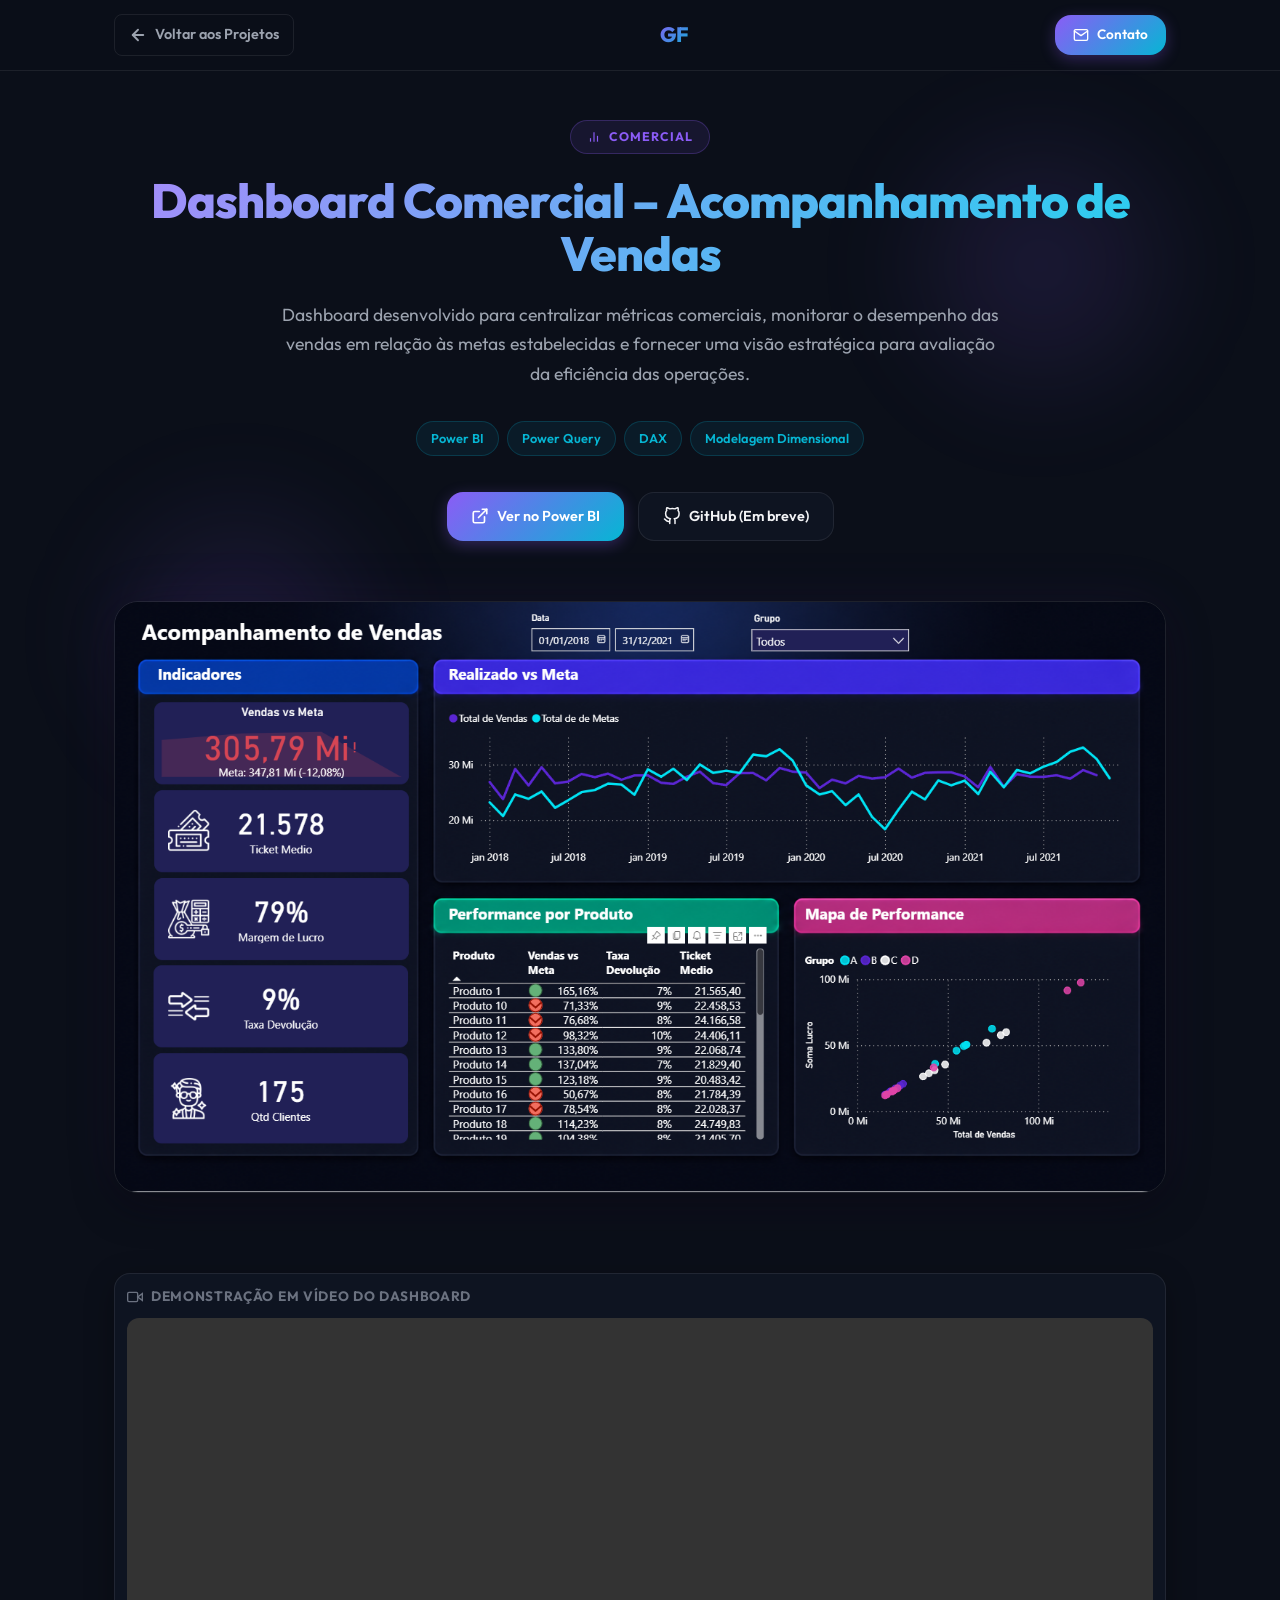
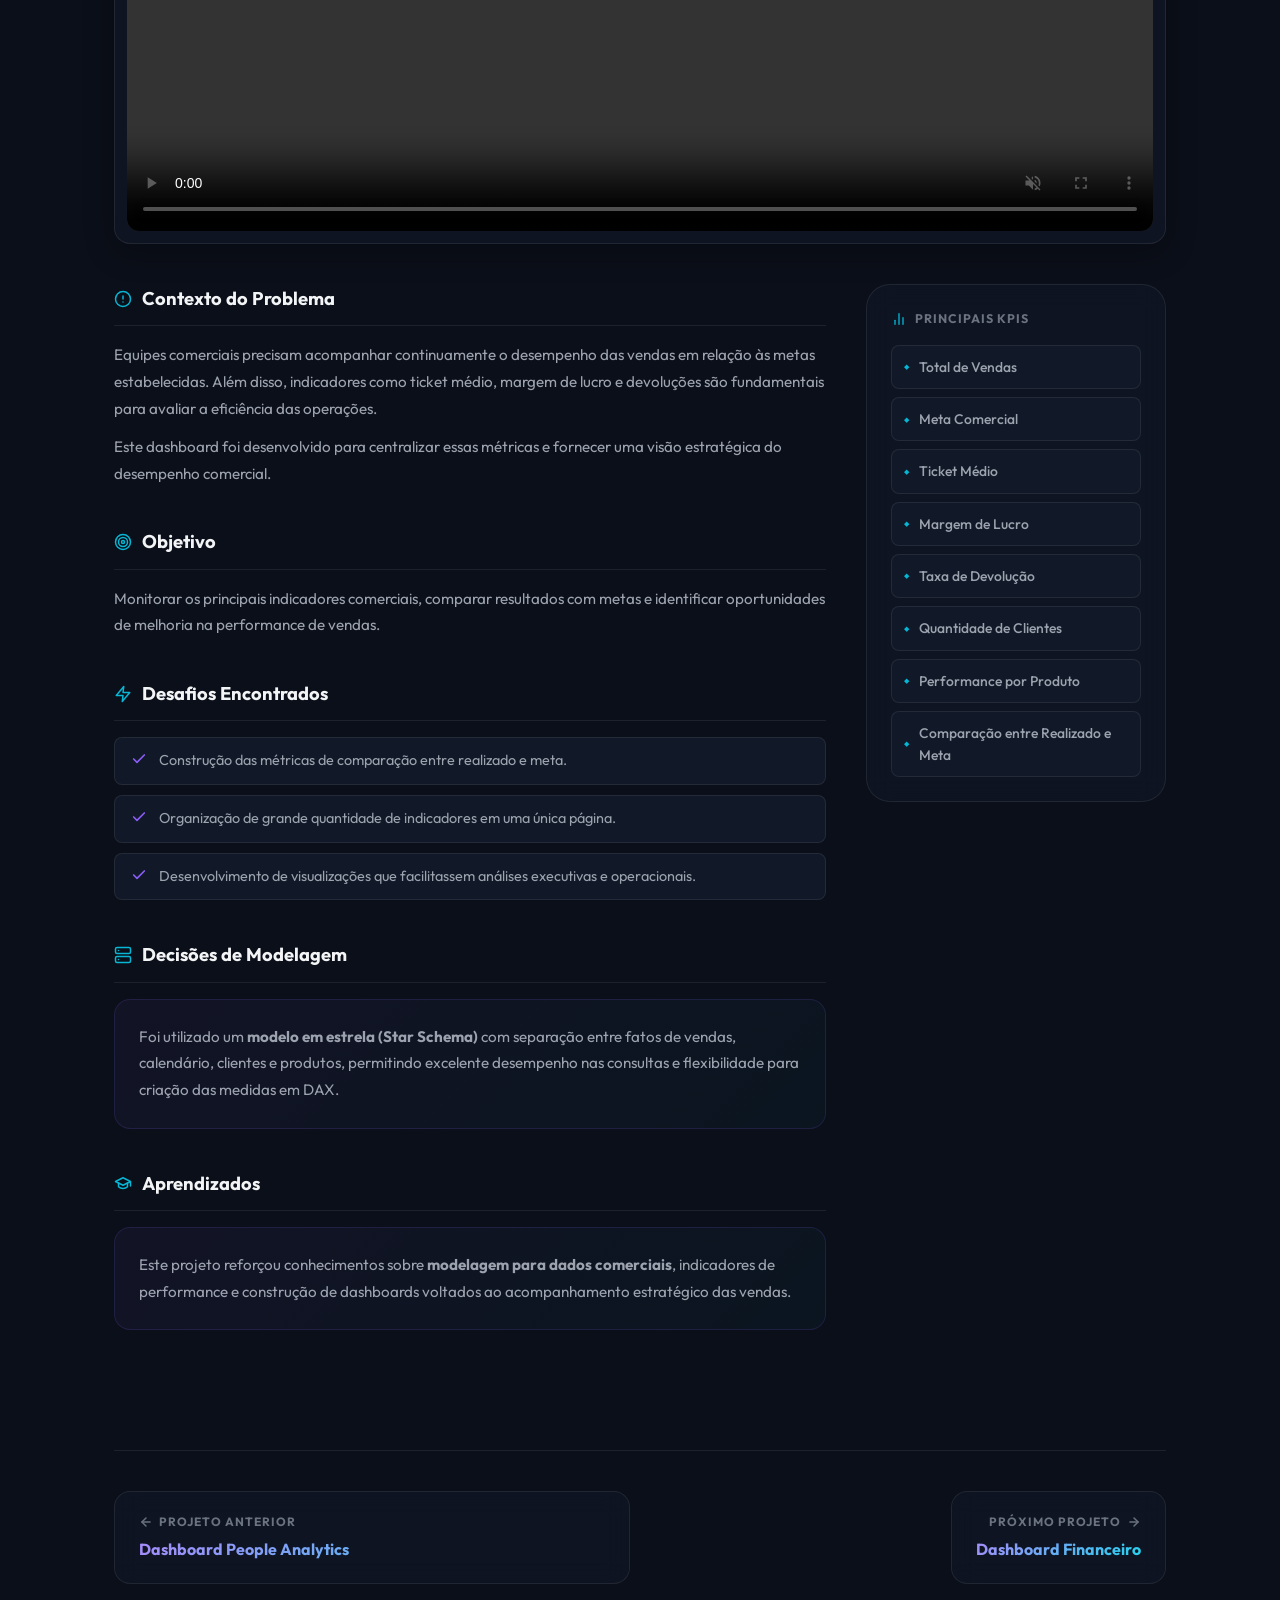
==== projetos/dashboard-comercial.html @ 9f47e4c5 "att_1808" ====
<!DOCTYPE html>
<html lang="pt-BR">
<head>
    <meta charset="UTF-8">
    <meta name="viewport" content="width=device-width, initial-scale=1.0">
    <title>Dashboard Comercial – Acompanhamento de Vendas | Estudo de Caso — Gustavo Franco</title>
    <meta name="description" content="Estudo de caso completo do Dashboard Comercial de Acompanhamento de Vendas desenvolvido por Gustavo Franco: contexto, KPIs, modelagem dimensional em modelo estrela e aprendizados.">
    <meta property="og:title" content="Dashboard Comercial – Acompanhamento de Vendas | Estudo de Caso — Gustavo Franco">
    <meta property="og:description" content="Dashboard executivo para acompanhamento de vendas, comparação com metas, ticket médio, margem e devoluções com modelagem dimensional em Power BI.">
    <meta property="og:image" content="../projetos/Dashboard de Vendas/Dashboard Vendas.png">
    <link rel="stylesheet" href="projeto-style.css">
</head>
<body>

    <div class="glow-blob blob-1" aria-hidden="true"></div>
    <div class="glow-blob blob-2" aria-hidden="true"></div>

    <!-- Navbar -->
    <nav class="project-navbar" role="navigation" aria-label="Navegação do projeto">
        <div class="container project-nav-inner">
            <a href="../index.html#projects" class="project-nav-back" aria-label="Voltar para a lista de projetos">
                <svg viewBox="0 0 24 24" fill="none" stroke="currentColor" stroke-width="2.5" stroke-linecap="round" stroke-linejoin="round" aria-hidden="true"><line x1="19" y1="12" x2="5" y2="12"></line><polyline points="12 19 5 12 12 5"></polyline></svg>
                Voltar aos Projetos
            </a>
            <span class="project-nav-logo">GF</span>
            <a href="../index.html#contact" class="project-nav-cta">
                <svg viewBox="0 0 24 24" fill="none" stroke="currentColor" stroke-width="2" stroke-linecap="round" stroke-linejoin="round" aria-hidden="true"><path d="M4 4h16c1.1 0 2 .9 2 2v12c0 1.1-.9 2-2 2H4c-1.1 0-2-.9-2-2V6c0-1.1.9-2 2-2z"></path><polyline points="22,6 12,13 2,6"></polyline></svg>
                Contato
            </a>
        </div>
    </nav>

    <!-- Hero do Projeto -->
    <section class="project-hero" aria-labelledby="case-title">
        <div class="container">
            <div class="project-hero-area-badge">
                <svg width="14" height="14" viewBox="0 0 24 24" fill="none" stroke="currentColor" stroke-width="2" aria-hidden="true"><line x1="18" y1="20" x2="18" y2="10"></line><line x1="12" y1="20" x2="12" y2="4"></line><line x1="6" y1="20" x2="6" y2="14"></line></svg>
                Comercial
            </div>
            <h1 class="project-hero-title" id="case-title">Dashboard Comercial – Acompanhamento de Vendas</h1>
            <p class="project-hero-summary">
                Dashboard desenvolvido para centralizar métricas comerciais, monitorar o desempenho das vendas em relação às metas estabelecidas e fornecer uma visão estratégica para avaliação da eficiência das operações.
            </p>
            <div class="project-hero-stack" role="list" aria-label="Tecnologias utilizadas">
                <span class="stack-tag" role="listitem">Power BI</span>
                <span class="stack-tag" role="listitem">Power Query</span>
                <span class="stack-tag" role="listitem">DAX</span>
                <span class="stack-tag" role="listitem">Modelagem Dimensional</span>
            </div>
            <div class="project-hero-actions">
                <a href="https://lnkd.in/dhcPScri" target="_blank" rel="noopener noreferrer" class="btn-pbi" aria-label="Acessar Dashboard interativo no Power BI">
                    <svg width="18" height="18" viewBox="0 0 24 24" fill="none" stroke="currentColor" stroke-width="2.2" stroke-linecap="round" stroke-linejoin="round" aria-hidden="true"><path d="M18 13v6a2 2 0 0 1-2 2H5a2 2 0 0 1-2-2V8a2 2 0 0 1 2-2h6"></path><polyline points="15 3 21 3 21 9"></polyline><line x1="10" y1="14" x2="21" y2="3"></line></svg>
                    Ver no Power BI
                </a>
                <a href="https://github.com/Guxtav0" target="_blank" rel="noopener noreferrer" class="btn-gh" aria-label="Ver código no GitHub">
                    <svg viewBox="0 0 24 24" fill="none" stroke="currentColor" stroke-width="2" stroke-linecap="round" stroke-linejoin="round" aria-hidden="true"><path d="M9 19c-5 1.5-5-2.5-7-3m14 6v-3.87a3.37 3.37 0 0 0-.94-2.61c3.14-.35 6.44-1.54 6.44-7A5.44 5.44 0 0 0 20 4.77 5.07 5.07 0 0 0 19.91 1S18.73.65 16 2.48a13.38 13.38 0 0 0-7 0C6.27.65 5.09 1 5.09 1A5.07 5.07 0 0 0 5 4.77a5.44 5.44 0 0 0-1.5 3.78c0 5.42 3.3 6.61 6.44 7A3.37 3.37 0 0 0 9 18.13V22"></path></svg>
                    GitHub (Em breve)
                </a>
            </div>
        </div>
    </section>

    <!-- Imagem Principal / Galeria de Páginas -->
    <div class="container">
        <div class="project-main-image">
            <img src="Dashboard de Vendas/Dashboard Vendas.png" 
                 alt="Visão executiva do Dashboard Comercial de Acompanhamento de Vendas com KPIs e análise Realizado vs Meta" 
                 loading="lazy">
        </div>

        <div style="margin-top: 32px; border-radius: 16px; overflow: hidden; border: 1px solid var(--border-color); background: var(--bg-card); padding: 12px; box-shadow: var(--shadow-md);">
            <div style="font-size: 0.85rem; font-weight: 700; color: var(--text-muted); text-transform: uppercase; letter-spacing: 0.05em; margin-bottom: 10px; display: flex; align-items: center; gap: 8px;">
                <svg width="16" height="16" viewBox="0 0 24 24" fill="none" stroke="currentColor" stroke-width="2"><polygon points="23 7 16 12 23 17 23 7"></polygon><rect x="1" y="5" width="15" height="14" rx="2" ry="2"></rect></svg>
                Demonstração em Vídeo do Dashboard
            </div>
            <video controls autoplay loop muted style="width: 100%; max-height: 540px; border-radius: 12px; display: block; object-fit: cover;">
                <source src="Dashboard de Vendas/Dashboard Acompanhamento de Vendas.mp4" type="video/mp4">
                Seu navegador não suporta a exibição de vídeos em MP4.
            </video>
        </div>
    </div>

    <!-- Conteúdo do Estudo de Caso -->
    <main class="container" style="margin-top: 40px;">
        <div class="case-study-layout">

            <!-- Conteúdo Principal -->
            <div class="case-content">

                <!-- Contexto -->
                <div class="case-block">
                    <h2 class="case-block-title">
                        <svg width="18" height="18" viewBox="0 0 24 24" fill="none" stroke="currentColor" stroke-width="2" stroke-linecap="round" stroke-linejoin="round" aria-hidden="true"><circle cx="12" cy="12" r="10"></circle><line x1="12" y1="8" x2="12" y2="12"></line><line x1="12" y1="16" x2="12.01" y2="16"></line></svg>
                        Contexto do Problema
                    </h2>
                    <p>
                        Equipes comerciais precisam acompanhar continuamente o desempenho das vendas em relação às metas estabelecidas. Além disso, indicadores como ticket médio, margem de lucro e devoluções são fundamentais para avaliar a eficiência das operações.
                    </p>
                    <p style="margin-top: 12px;">
                        Este dashboard foi desenvolvido para centralizar essas métricas e fornecer uma visão estratégica do desempenho comercial.
                    </p>
                </div>

                <!-- Objetivo -->
                <div class="case-block">
                    <h2 class="case-block-title">
                        <svg width="18" height="18" viewBox="0 0 24 24" fill="none" stroke="currentColor" stroke-width="2" stroke-linecap="round" stroke-linejoin="round" aria-hidden="true"><circle cx="12" cy="12" r="10"></circle><circle cx="12" cy="12" r="6"></circle><circle cx="12" cy="12" r="2"></circle></svg>
                        Objetivo
                    </h2>
                    <p>
                        Monitorar os principais indicadores comerciais, comparar resultados com metas e identificar oportunidades de melhoria na performance de vendas.
                    </p>
                </div>

                <!-- Desafios -->
                <div class="case-block">
                    <h2 class="case-block-title">
                        <svg width="18" height="18" viewBox="0 0 24 24" fill="none" stroke="currentColor" stroke-width="2" stroke-linecap="round" stroke-linejoin="round" aria-hidden="true"><polygon points="13 2 3 14 12 14 11 22 21 10 12 10 13 2"></polygon></svg>
                        Desafios Encontrados
                    </h2>
                    <ul class="case-list" role="list">
                        <li class="case-list-item" role="listitem">
                            <svg width="16" height="16" viewBox="0 0 24 24" fill="none" stroke="currentColor" stroke-width="2.5" stroke-linecap="round" stroke-linejoin="round" aria-hidden="true"><polyline points="20 6 9 17 4 12"></polyline></svg>
                            Construção das métricas de comparação entre realizado e meta.
                        </li>
                        <li class="case-list-item" role="listitem">
                            <svg width="16" height="16" viewBox="0 0 24 24" fill="none" stroke="currentColor" stroke-width="2.5" stroke-linecap="round" stroke-linejoin="round" aria-hidden="true"><polyline points="20 6 9 17 4 12"></polyline></svg>
                            Organização de grande quantidade de indicadores em uma única página.
                        </li>
                        <li class="case-list-item" role="listitem">
                            <svg width="16" height="16" viewBox="0 0 24 24" fill="none" stroke="currentColor" stroke-width="2.5" stroke-linecap="round" stroke-linejoin="round" aria-hidden="true"><polyline points="20 6 9 17 4 12"></polyline></svg>
                            Desenvolvimento de visualizações que facilitassem análises executivas e operacionais.
                        </li>
                    </ul>
                </div>

                <!-- Decisões de Modelagem -->
                <div class="case-block">
                    <h2 class="case-block-title">
                        <svg width="18" height="18" viewBox="0 0 24 24" fill="none" stroke="currentColor" stroke-width="2" stroke-linecap="round" stroke-linejoin="round" aria-hidden="true"><rect x="2" y="2" width="20" height="8" rx="2" ry="2"></rect><rect x="2" y="14" width="20" height="8" rx="2" ry="2"></rect><line x1="6" y1="6" x2="6.01" y2="6"></line><line x1="6" y1="18" x2="6.01" y2="18"></line></svg>
                        Decisões de Modelagem
                    </h2>
                    <div class="case-learning-card">
                        <p>
                            Foi utilizado um <strong>modelo em estrela (Star Schema)</strong> com separação entre fatos de vendas, calendário, clientes e produtos, permitindo excelente desempenho nas consultas e flexibilidade para criação das medidas em DAX.
                        </p>
                    </div>
                </div>

                <!-- Aprendizados -->
                <div class="case-block">
                    <h2 class="case-block-title">
                        <svg width="18" height="18" viewBox="0 0 24 24" fill="none" stroke="currentColor" stroke-width="2" stroke-linecap="round" stroke-linejoin="round" aria-hidden="true"><path d="M22 10v6M2 10l10-5 10 5-10 5z"></path><path d="M6 12v5c3 3 9 3 12 0v-5"></path></svg>
                        Aprendizados
                    </h2>
                    <div class="case-learning-card">
                        <p>
                            Este projeto reforçou conhecimentos sobre <strong>modelagem para dados comerciais</strong>, indicadores de performance e construção de dashboards voltados ao acompanhamento estratégico das vendas.
                        </p>
                    </div>
                </div>

            </div>

            <!-- Sidebar de KPIs -->
            <aside class="case-sidebar" aria-label="Principais KPIs do projeto">
                <div class="case-kpi-card">
                    <div class="case-kpi-card-title">
                        <svg width="16" height="16" viewBox="0 0 24 24" fill="none" stroke="currentColor" stroke-width="2" stroke-linecap="round" stroke-linejoin="round" aria-hidden="true"><line x1="18" y1="20" x2="18" y2="10"></line><line x1="12" y1="20" x2="12" y2="4"></line><line x1="6" y1="20" x2="6" y2="14"></line></svg>
                        Principais KPIs
                    </div>
                    <ul class="kpi-list" role="list">
                        <li class="kpi-item" role="listitem">Total de Vendas</li>
                        <li class="kpi-item" role="listitem">Meta Comercial</li>
                        <li class="kpi-item" role="listitem">Ticket Médio</li>
                        <li class="kpi-item" role="listitem">Margem de Lucro</li>
                        <li class="kpi-item" role="listitem">Taxa de Devolução</li>
                        <li class="kpi-item" role="listitem">Quantidade de Clientes</li>
                        <li class="kpi-item" role="listitem">Performance por Produto</li>
                        <li class="kpi-item" role="listitem">Comparação entre Realizado e Meta</li>
                    </ul>
                </div>
            </aside>

        </div>

        <!-- Navegação entre Projetos -->
        <nav class="project-navigation" aria-label="Navegação entre projetos">
            <a href="dashboard-rh.html" class="proj-nav-link" aria-label="Projeto anterior: Dashboard People Analytics">
                <span class="proj-nav-label">
                    <svg viewBox="0 0 24 24" fill="none" stroke="currentColor" stroke-width="2.5" stroke-linecap="round" stroke-linejoin="round" aria-hidden="true"><line x1="19" y1="12" x2="5" y2="12"></line><polyline points="12 19 5 12 12 5"></polyline></svg>
                    Projeto Anterior
                </span>
                <span class="proj-nav-title">Dashboard People Analytics</span>
            </a>
            <a href="dashboard-financeiro.html" class="proj-nav-link proj-nav-link--next" aria-label="Próximo projeto: Dashboard Financeiro">
                <span class="proj-nav-label">
                    Próximo Projeto
                    <svg viewBox="0 0 24 24" fill="none" stroke="currentColor" stroke-width="2.5" stroke-linecap="round" stroke-linejoin="round" aria-hidden="true"><line x1="5" y1="12" x2="19" y2="12"></line><polyline points="12 5 19 12 12 19"></polyline></svg>
                </span>
                <span class="proj-nav-title">Dashboard Financeiro</span>
            </a>
        </nav>

    </main>

</body>
</html>
---- projetos/projeto-style.css ----
/* projeto-style.css — CSS compartilhado para páginas de Estudo de Caso */
@import url('https://fonts.googleapis.com/css2?family=Outfit:wght@300;400;500;600;700;800&display=swap');

/* ========================================================
   Design system idêntico ao portfólio principal
   ======================================================== */
:root {
    --bg-primary: #0b0f19;
    --bg-secondary: #111827;
    --bg-card: rgba(17, 24, 39, 0.65);
    --border-color: rgba(255, 255, 255, 0.08);
    --border-hover: rgba(255, 255, 255, 0.15);
    --text-primary: #f3f4f6;
    --text-secondary: #9ca3af;
    --text-muted: #6b7280;
    --accent-primary: #8b5cf6;
    --accent-secondary: #06b6d4;
    --accent-glow: rgba(139, 92, 246, 0.15);
    --gradient-primary: linear-gradient(135deg, #8b5cf6 0%, #06b6d4 100%);
    --gradient-text: linear-gradient(135deg, #a78bfa 0%, #22d3ee 100%);
    --shadow-sm: 0 2px 8px rgba(0, 0, 0, 0.2);
    --shadow-md: 0 8px 30px rgba(0, 0, 0, 0.3);
    --shadow-lg: 0 12px 40px rgba(0, 0, 0, 0.4);
    --glass-blur: blur(12px);
    --transition-smooth: all 0.4s cubic-bezier(0.16, 1, 0.3, 1);
    --border-radius-sm: 8px;
    --border-radius-md: 16px;
    --border-radius-lg: 24px;
}

* { margin: 0; padding: 0; box-sizing: border-box; }

body {
    font-family: 'Outfit', sans-serif;
    background-color: var(--bg-primary);
    color: var(--text-primary);
    line-height: 1.6;
    overflow-x: hidden;
}

a { text-decoration: none; color: inherit; transition: var(--transition-smooth); }
ul { list-style: none; }

.container {
    width: 100%;
    max-width: 1100px;
    margin: 0 auto;
    padding: 0 24px;
}

/* ========================================================
   GLOW BLOBS
   ======================================================== */
.glow-blob {
    position: fixed;
    width: 350px;
    height: 350px;
    background: radial-gradient(circle, var(--accent-glow) 0%, transparent 70%);
    filter: blur(40px);
    z-index: -1;
    pointer-events: none;
    animation: pulse 10s infinite alternate;
}
.blob-1 { top: 10%; right: 5%; }
.blob-2 { bottom: 10%; left: 5%; animation-delay: -5s; }
@keyframes pulse {
    0% { transform: scale(1) translate(0,0); }
    100% { transform: scale(1.2) translate(20px,-20px); }
}

/* ========================================================
   NAVBAR DO PROJETO
   ======================================================== */
.project-navbar {
    position: fixed;
    top: 0;
    left: 0;
    width: 100%;
    z-index: 1000;
    background: rgba(11, 15, 25, 0.85);
    border-bottom: 1px solid var(--border-color);
    backdrop-filter: blur(16px);
    -webkit-backdrop-filter: blur(16px);
}

.project-nav-inner {
    display: flex;
    align-items: center;
    justify-content: space-between;
    height: 70px;
}

.project-nav-back {
    display: inline-flex;
    align-items: center;
    gap: 8px;
    font-size: 0.9rem;
    font-weight: 600;
    color: var(--text-secondary);
    transition: var(--transition-smooth);
    padding: 8px 14px;
    border-radius: var(--border-radius-sm);
    border: 1px solid var(--border-color);
}

.project-nav-back:hover {
    color: var(--text-primary);
    border-color: var(--accent-primary);
    background: var(--bg-card);
}

.project-nav-back svg { width: 18px; height: 18px; }

.project-nav-logo {
    font-size: 1.3rem;
    font-weight: 800;
    background: var(--gradient-primary);
    -webkit-background-clip: text;
    -webkit-text-fill-color: transparent;
}

.project-nav-cta {
    display: inline-flex;
    align-items: center;
    gap: 8px;
    font-size: 0.85rem;
    font-weight: 600;
    padding: 9px 18px;
    background: var(--gradient-primary);
    color: #fff;
    border-radius: var(--border-radius-md);
    box-shadow: 0 4px 15px rgba(139, 92, 246, 0.3);
    transition: var(--transition-smooth);
}

.project-nav-cta:hover {
    transform: translateY(-2px);
    box-shadow: 0 6px 20px rgba(139, 92, 246, 0.45);
}

.project-nav-cta svg { width: 16px; height: 16px; }

/* ========================================================
   HERO DO PROJETO
   ======================================================== */
.project-hero {
    padding-top: 120px;
    padding-bottom: 60px;
    text-align: center;
    position: relative;
}

.project-hero-area-badge {
    display: inline-flex;
    align-items: center;
    gap: 8px;
    background: rgba(139, 92, 246, 0.1);
    border: 1px solid rgba(139, 92, 246, 0.25);
    color: var(--accent-primary);
    font-size: 0.78rem;
    font-weight: 700;
    letter-spacing: 1px;
    text-transform: uppercase;
    padding: 6px 16px;
    border-radius: 50px;
    margin-bottom: 20px;
}

.project-hero-title {
    font-size: 3rem;
    font-weight: 800;
    letter-spacing: -1px;
    background: var(--gradient-text);
    -webkit-background-clip: text;
    -webkit-text-fill-color: transparent;
    margin-bottom: 20px;
    line-height: 1.1;
}

.project-hero-summary {
    font-size: 1.1rem;
    color: var(--text-secondary);
    max-width: 720px;
    margin: 0 auto 32px;
    line-height: 1.7;
}

.project-hero-stack {
    display: flex;
    justify-content: center;
    flex-wrap: wrap;
    gap: 8px;
    margin-bottom: 36px;
}

.stack-tag {
    display: inline-flex;
    align-items: center;
    gap: 6px;
    background: rgba(6, 182, 212, 0.08);
    border: 1px solid rgba(6, 182, 212, 0.2);
    color: var(--accent-secondary);
    font-size: 0.8rem;
    font-weight: 600;
    padding: 6px 14px;
    border-radius: 50px;
}

.project-hero-actions {
    display: flex;
    gap: 14px;
    justify-content: center;
    flex-wrap: wrap;
}

.btn-pbi {
    display: inline-flex;
    align-items: center;
    gap: 8px;
    padding: 12px 24px;
    background: var(--gradient-primary);
    color: #fff;
    font-size: 0.9rem;
    font-weight: 600;
    border-radius: var(--border-radius-md);
    box-shadow: 0 4px 15px rgba(139, 92, 246, 0.3);
    transition: var(--transition-smooth);
}

.btn-pbi:hover {
    transform: translateY(-2px);
    box-shadow: 0 8px 24px rgba(139, 92, 246, 0.5);
}

.btn-gh {
    display: inline-flex;
    align-items: center;
    gap: 8px;
    padding: 12px 24px;
    background: var(--bg-card);
    border: 1px solid var(--border-color);
    color: var(--text-primary);
    font-size: 0.9rem;
    font-weight: 600;
    border-radius: var(--border-radius-md);
    transition: var(--transition-smooth);
}

.btn-gh:hover {
    border-color: var(--accent-secondary);
    transform: translateY(-2px);
}

.btn-pbi svg, .btn-gh svg { width: 18px; height: 18px; }

/* ========================================================
   IMAGEM PRINCIPAL DO DASHBOARD
   ======================================================== */
.project-main-image {
    margin: 0 0 80px;
    border-radius: var(--border-radius-lg);
    overflow: hidden;
    border: 1px solid var(--border-color);
    box-shadow: var(--shadow-lg), 0 0 60px rgba(139, 92, 246, 0.08);
    position: relative;
}

.project-main-image img {
    width: 100%;
    height: auto;
    display: block;
    transition: transform 0.8s cubic-bezier(0.16, 1, 0.3, 1);
}

.project-main-image:hover img {
    transform: scale(1.02);
}

/* ========================================================
   CONTEÚDO DO ESTUDO DE CASO
   ======================================================== */
.case-study-layout {
    display: grid;
    grid-template-columns: 1fr 300px;
    gap: 40px;
    margin-bottom: 80px;
    align-items: start;
}

/* Sidebar de KPIs */
.case-sidebar {}

.case-kpi-card {
    background: var(--bg-card);
    border: 1px solid var(--border-color);
    border-radius: var(--border-radius-lg);
    padding: 24px;
    backdrop-filter: var(--glass-blur);
    -webkit-backdrop-filter: var(--glass-blur);
    position: sticky;
    top: 90px;
}

.case-kpi-card-title {
    font-size: 0.78rem;
    font-weight: 700;
    color: var(--text-muted);
    text-transform: uppercase;
    letter-spacing: 1px;
    margin-bottom: 16px;
    display: flex;
    align-items: center;
    gap: 8px;
}

.case-kpi-card-title svg {
    color: var(--accent-secondary);
}

.kpi-list {
    display: flex;
    flex-direction: column;
    gap: 8px;
}

.kpi-item {
    display: flex;
    align-items: center;
    gap: 10px;
    padding: 10px 12px;
    background: var(--bg-secondary);
    border: 1px solid var(--border-color);
    border-radius: var(--border-radius-sm);
    font-size: 0.87rem;
    font-weight: 500;
    color: var(--text-secondary);
    transition: var(--transition-smooth);
}

.kpi-item:hover {
    border-color: var(--accent-secondary);
    color: var(--text-primary);
}

.kpi-item::before {
    content: '◆';
    font-size: 0.45rem;
    color: var(--accent-secondary);
    flex-shrink: 0;
}

/* Main content blocks */
.case-content {}

.case-block {
    margin-bottom: 40px;
}

.case-block-title {
    display: flex;
    align-items: center;
    gap: 10px;
    font-size: 1.15rem;
    font-weight: 700;
    color: var(--text-primary);
    margin-bottom: 16px;
    padding-bottom: 12px;
    border-bottom: 1px solid var(--border-color);
}

.case-block-title svg {
    color: var(--accent-secondary);
    flex-shrink: 0;
}

.case-block p {
    font-size: 0.95rem;
    color: var(--text-secondary);
    line-height: 1.75;
}

/* Challenges & Decisions — list style */
.case-list {
    display: flex;
    flex-direction: column;
    gap: 10px;
}

.case-list-item {
    display: flex;
    align-items: flex-start;
    gap: 12px;
    padding: 12px 16px;
    background: var(--bg-secondary);
    border: 1px solid var(--border-color);
    border-radius: var(--border-radius-sm);
    font-size: 0.9rem;
    color: var(--text-secondary);
    line-height: 1.5;
    transition: var(--transition-smooth);
}

.case-list-item:hover {
    border-color: var(--accent-primary);
    color: var(--text-primary);
}

.case-list-item svg {
    color: var(--accent-primary);
    flex-shrink: 0;
    margin-top: 1px;
}

/* Learnings */
.case-learning-card {
    background: linear-gradient(135deg, rgba(139, 92, 246, 0.06), rgba(6, 182, 212, 0.04));
    border: 1px solid rgba(139, 92, 246, 0.15);
    border-radius: var(--border-radius-md);
    padding: 24px;
}

.case-learning-card p {
    font-size: 0.95rem;
    color: var(--text-secondary);
    line-height: 1.75;
}

/* ========================================================
   NAVEGAÇÃO ENTRE PROJETOS
   ======================================================== */
.project-navigation {
    border-top: 1px solid var(--border-color);
    padding: 40px 0 60px;
    display: grid;
    grid-template-columns: 1fr 1fr;
    gap: 20px;
}

.proj-nav-link {
    display: flex;
    flex-direction: column;
    gap: 6px;
    padding: 20px 24px;
    background: var(--bg-card);
    border: 1px solid var(--border-color);
    border-radius: var(--border-radius-md);
    transition: var(--transition-smooth);
    backdrop-filter: var(--glass-blur);
    -webkit-backdrop-filter: var(--glass-blur);
}

.proj-nav-link:hover {
    border-color: var(--accent-primary);
    transform: translateY(-3px);
    box-shadow: var(--shadow-md);
}

.proj-nav-link--next {
    text-align: right;
    margin-left: auto;
}

.proj-nav-label {
    font-size: 0.75rem;
    font-weight: 700;
    color: var(--text-muted);
    text-transform: uppercase;
    letter-spacing: 1px;
    display: flex;
    align-items: center;
    gap: 6px;
}

.proj-nav-link--next .proj-nav-label {
    justify-content: flex-end;
}

.proj-nav-label svg { width: 14px; height: 14px; }

.proj-nav-title {
    font-size: 1rem;
    font-weight: 700;
    color: var(--text-primary);
    background: var(--gradient-text);
    -webkit-background-clip: text;
    -webkit-text-fill-color: transparent;
}

/* ========================================================
   RESPONSIVIDADE
   ======================================================== */
@media (max-width: 900px) {
    .case-study-layout {
        grid-template-columns: 1fr;
    }
    .case-kpi-card {
        position: static;
        order: -1;
    }
    .kpi-list {
        flex-direction: row;
        flex-wrap: wrap;
    }
    .kpi-item {
        flex: 1 1 140px;
    }
}

@media (max-width: 768px) {
    .project-hero-title {
        font-size: 2rem;
    }
    .project-nav-inner {
        gap: 12px;
    }
    .project-nav-logo {
        display: none;
    }
    .project-navigation {
        grid-template-columns: 1fr;
    }
    .proj-nav-link--next {
        text-align: left;
        margin-left: 0;
    }
    .proj-nav-link--next .proj-nav-label {
        justify-content: flex-start;
    }
}

@media (max-width: 480px) {
    .project-hero-title {
        font-size: 1.6rem;
    }
    .project-hero-actions {
        flex-direction: column;
        align-items: center;
    }
}
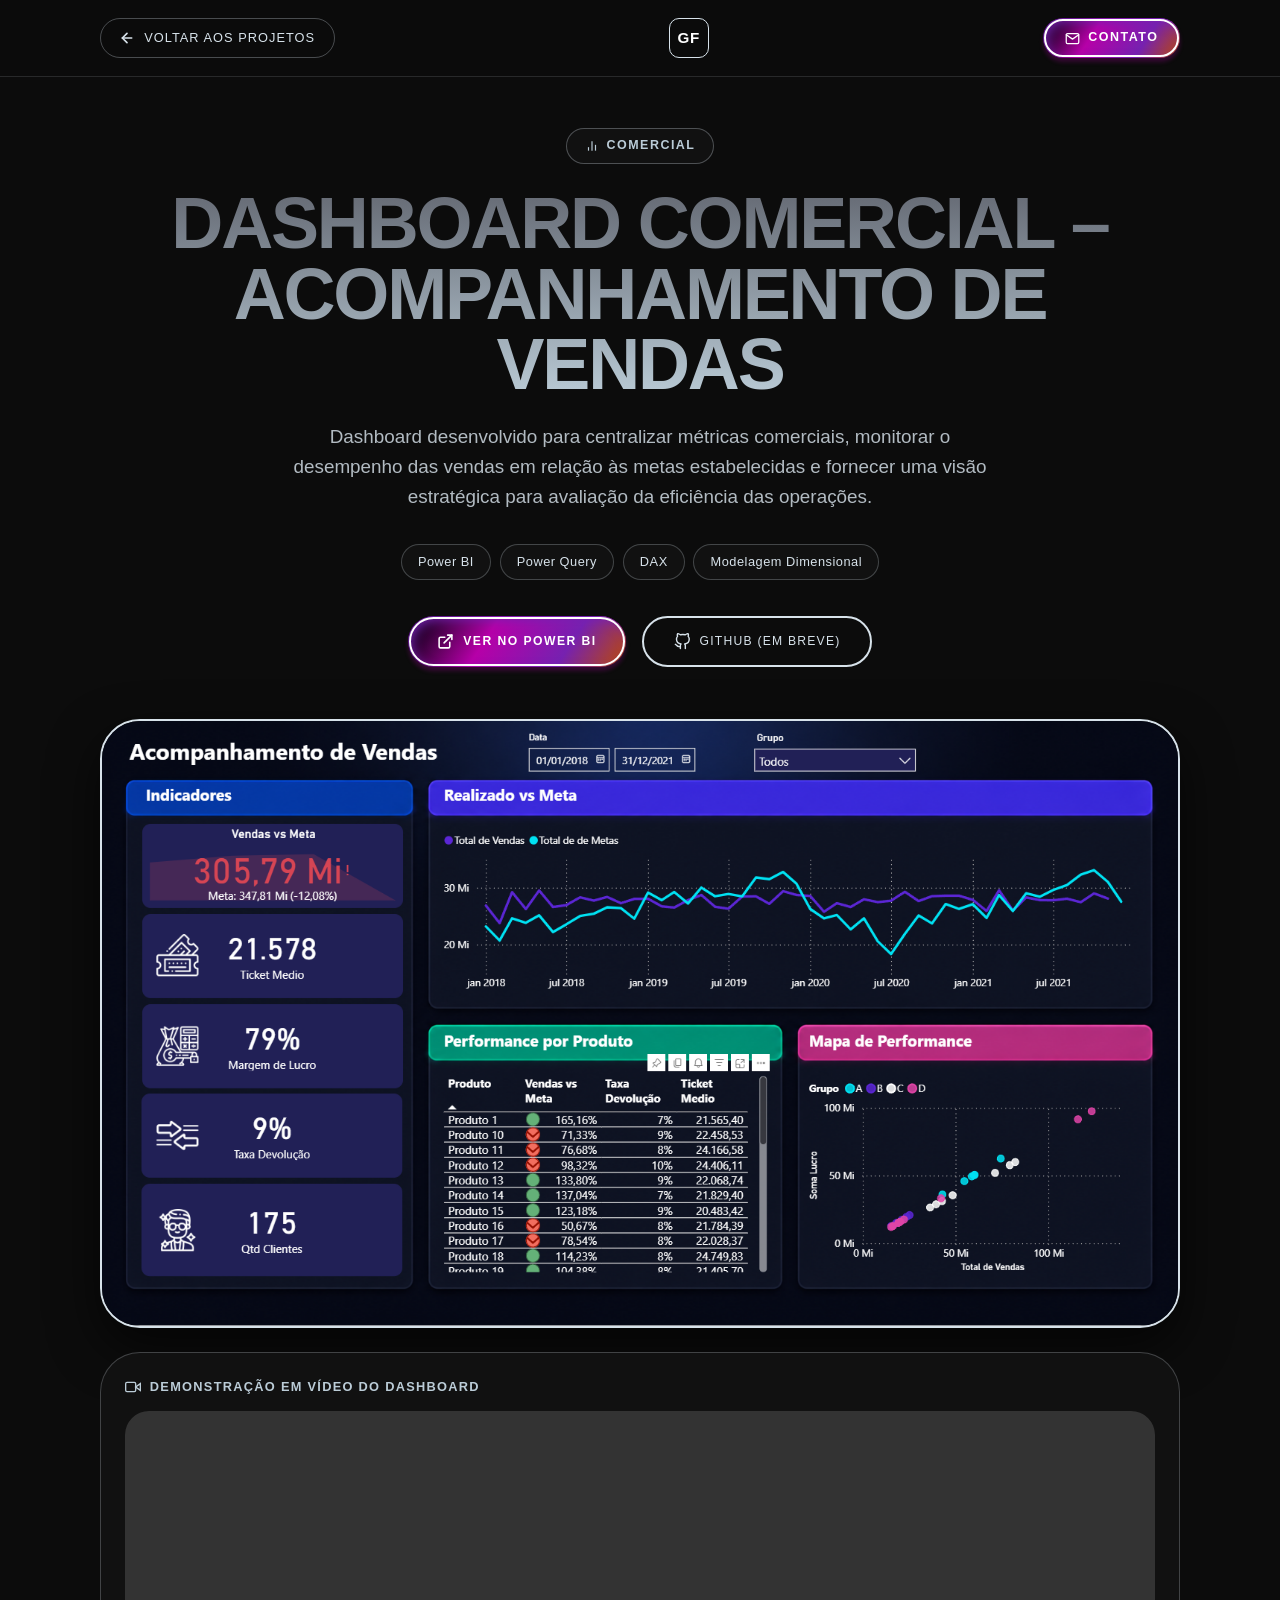
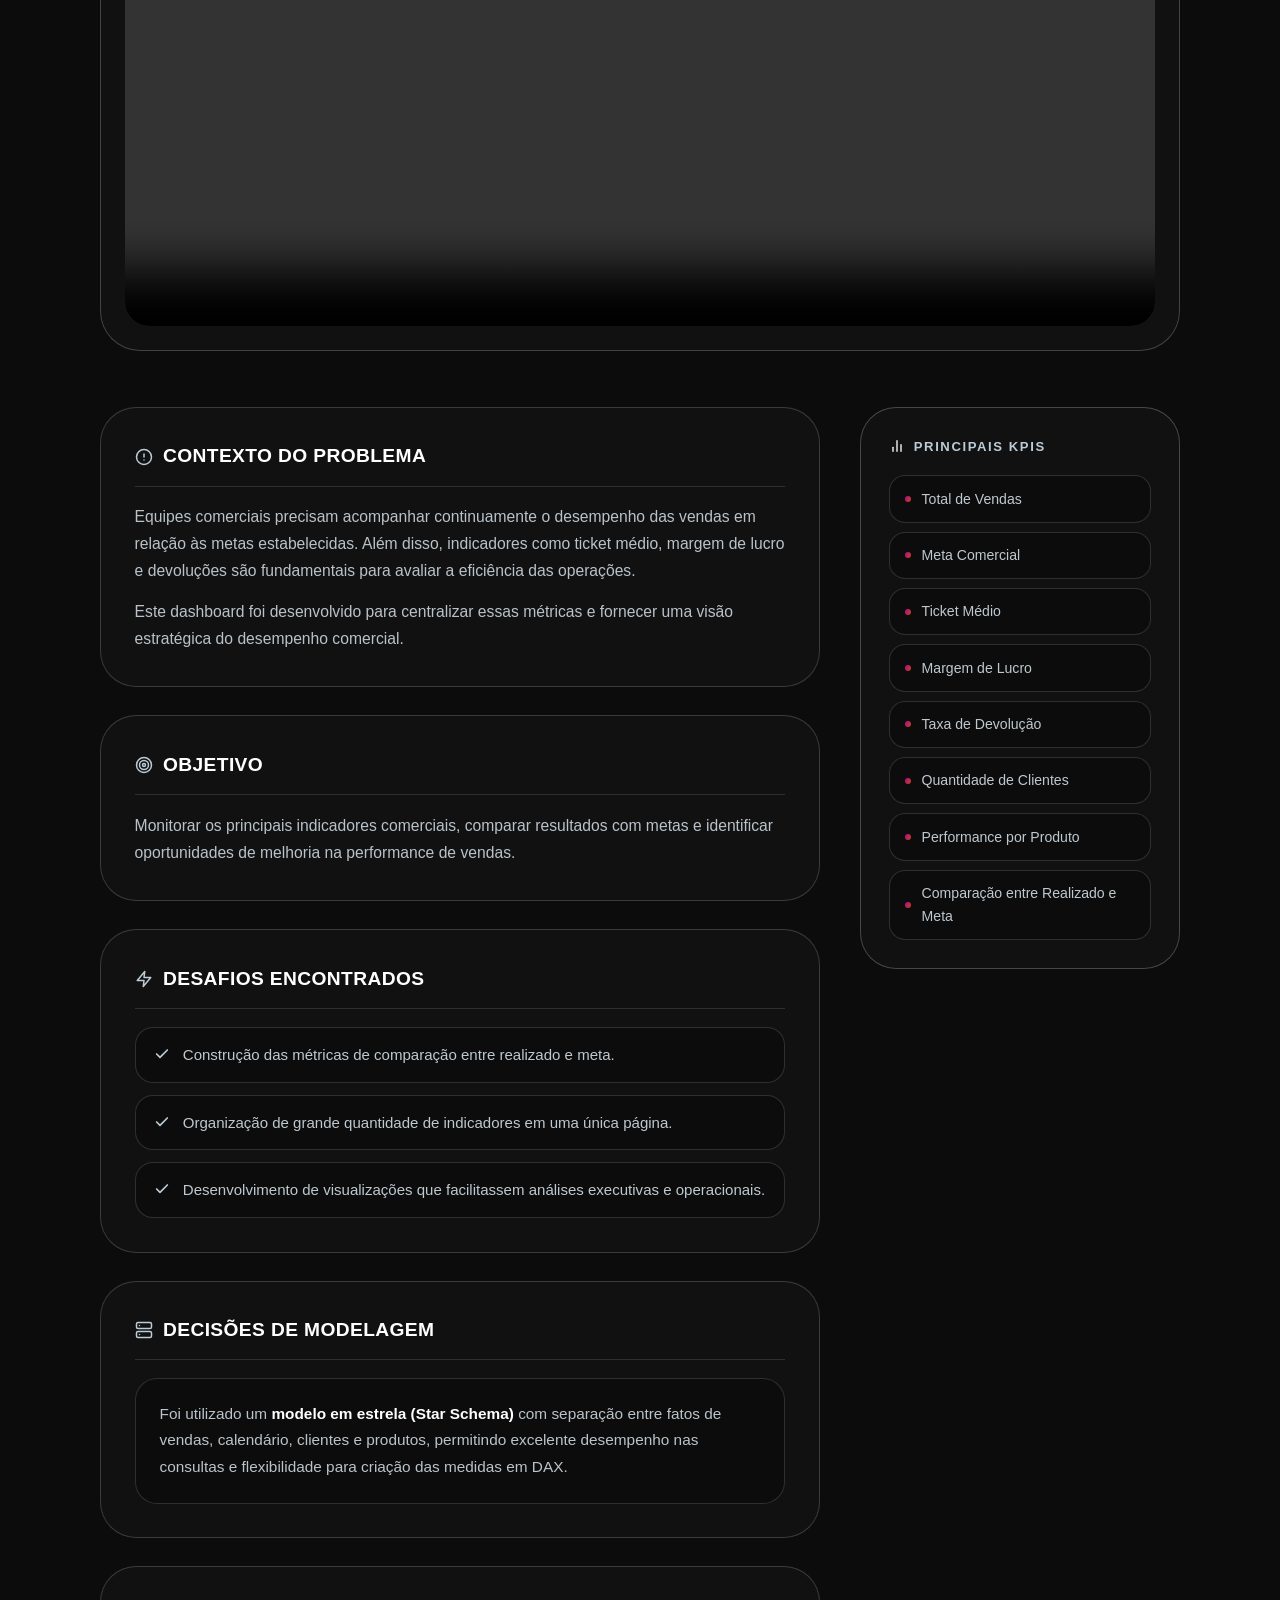
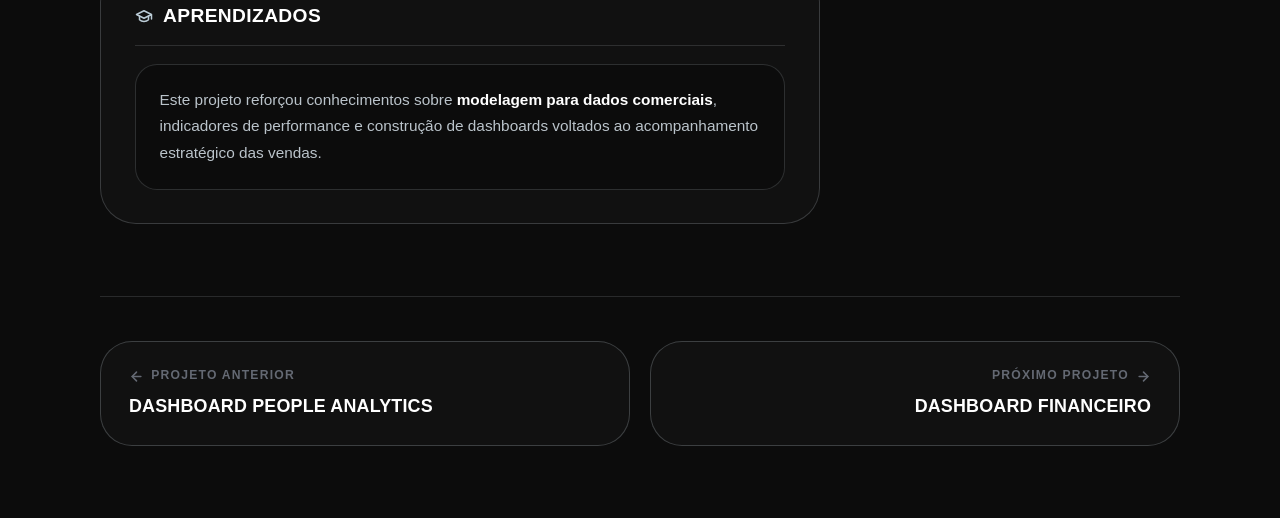
==== commit 80d7d1de: "Redesign portfolio: light editorial hero, WebGL curved gallery, sticky-stacking projects & experienc" ====
--- a/projetos/dashboard-comercial.html
+++ b/projetos/dashboard-comercial.html
@@ -7,13 +7,14 @@
     <meta name="description" content="Estudo de caso completo do Dashboard Comercial de Acompanhamento de Vendas desenvolvido por Gustavo Franco: contexto, KPIs, modelagem dimensional em modelo estrela e aprendizados.">
     <meta property="og:title" content="Dashboard Comercial – Acompanhamento de Vendas | Estudo de Caso — Gustavo Franco">
     <meta property="og:description" content="Dashboard executivo para acompanhamento de vendas, comparação com metas, ticket médio, margem e devoluções com modelagem dimensional em Power BI.">
-    <meta property="og:image" content="../projetos/Dashboard de Vendas/Dashboard Vendas.png">
+    <meta property="og:image" content="Dashboard de Vendas/Dashboard Vendas.png">
+    <meta name="theme-color" content="#0C0C0C">
+    <link rel="icon" type="image/svg+xml" href="data:image/svg+xml,<svg xmlns='http://www.w3.org/2000/svg' viewBox='0 0 24 24' fill='none' stroke='%23D7E2EA' stroke-width='2.5'><rect width='24' height='24' rx='6' fill='%230C0C0C'/><line x1='17' y1='18' x2='17' y2='10'/><line x1='12' y1='18' x2='12' y2='6'/><line x1='7' y1='18' x2='7' y2='13'/></svg>">
+    <link rel="stylesheet" href="https://db.onlinewebfonts.com/c/95cecf452d3208890088a5b4c19c7ecf?family=Helvetica+Neue+ME" media="print" onload="this.media='all'">
+    <noscript><link rel="stylesheet" href="https://db.onlinewebfonts.com/c/95cecf452d3208890088a5b4c19c7ecf?family=Helvetica+Neue+ME"></noscript>
     <link rel="stylesheet" href="projeto-style.css">
 </head>
 <body>
-
-    <div class="glow-blob blob-1" aria-hidden="true"></div>
-    <div class="glow-blob blob-2" aria-hidden="true"></div>
 
     <!-- Navbar -->
     <nav class="project-navbar" role="navigation" aria-label="Navegação do projeto">
@@ -23,7 +24,7 @@
                 Voltar aos Projetos
             </a>
             <span class="project-nav-logo">GF</span>
-            <a href="../index.html#contact" class="project-nav-cta">
+            <a href="../index.html#contact" class="contact-btn project-nav-cta">
                 <svg viewBox="0 0 24 24" fill="none" stroke="currentColor" stroke-width="2" stroke-linecap="round" stroke-linejoin="round" aria-hidden="true"><path d="M4 4h16c1.1 0 2 .9 2 2v12c0 1.1-.9 2-2 2H4c-1.1 0-2-.9-2-2V6c0-1.1.9-2 2-2z"></path><polyline points="22,6 12,13 2,6"></polyline></svg>
                 Contato
             </a>
@@ -37,7 +38,7 @@
                 <svg width="14" height="14" viewBox="0 0 24 24" fill="none" stroke="currentColor" stroke-width="2" aria-hidden="true"><line x1="18" y1="20" x2="18" y2="10"></line><line x1="12" y1="20" x2="12" y2="4"></line><line x1="6" y1="20" x2="6" y2="14"></line></svg>
                 Comercial
             </div>
-            <h1 class="project-hero-title" id="case-title">Dashboard Comercial – Acompanhamento de Vendas</h1>
+            <h1 class="hero-heading project-hero-title" id="case-title">Dashboard Comercial – Acompanhamento de Vendas</h1>
             <p class="project-hero-summary">
                 Dashboard desenvolvido para centralizar métricas comerciais, monitorar o desempenho das vendas em relação às metas estabelecidas e fornecer uma visão estratégica para avaliação da eficiência das operações.
             </p>
@@ -48,11 +49,11 @@
                 <span class="stack-tag" role="listitem">Modelagem Dimensional</span>
             </div>
             <div class="project-hero-actions">
-                <a href="https://lnkd.in/dhcPScri" target="_blank" rel="noopener noreferrer" class="btn-pbi" aria-label="Acessar Dashboard interativo no Power BI">
-                    <svg width="18" height="18" viewBox="0 0 24 24" fill="none" stroke="currentColor" stroke-width="2.2" stroke-linecap="round" stroke-linejoin="round" aria-hidden="true"><path d="M18 13v6a2 2 0 0 1-2 2H5a2 2 0 0 1-2-2V8a2 2 0 0 1 2-2h6"></path><polyline points="15 3 21 3 21 9"></polyline><line x1="10" y1="14" x2="21" y2="3"></line></svg>
+                <a href="https://lnkd.in/dhcPScri" target="_blank" rel="noopener noreferrer" class="contact-btn" aria-label="Acessar Dashboard interativo no Power BI">
+                    <svg viewBox="0 0 24 24" fill="none" stroke="currentColor" stroke-width="2.2" stroke-linecap="round" stroke-linejoin="round" aria-hidden="true"><path d="M18 13v6a2 2 0 0 1-2 2H5a2 2 0 0 1-2-2V8a2 2 0 0 1 2-2h6"></path><polyline points="15 3 21 3 21 9"></polyline><line x1="10" y1="14" x2="21" y2="3"></line></svg>
                     Ver no Power BI
                 </a>
-                <a href="https://github.com/Guxtav0" target="_blank" rel="noopener noreferrer" class="btn-gh" aria-label="Ver código no GitHub">
+                <a href="https://github.com/Guxtav0" target="_blank" rel="noopener noreferrer" class="live-project-btn" aria-label="Ver código no GitHub">
                     <svg viewBox="0 0 24 24" fill="none" stroke="currentColor" stroke-width="2" stroke-linecap="round" stroke-linejoin="round" aria-hidden="true"><path d="M9 19c-5 1.5-5-2.5-7-3m14 6v-3.87a3.37 3.37 0 0 0-.94-2.61c3.14-.35 6.44-1.54 6.44-7A5.44 5.44 0 0 0 20 4.77 5.07 5.07 0 0 0 19.91 1S18.73.65 16 2.48a13.38 13.38 0 0 0-7 0C6.27.65 5.09 1 5.09 1A5.07 5.07 0 0 0 5 4.77a5.44 5.44 0 0 0-1.5 3.78c0 5.42 3.3 6.61 6.44 7A3.37 3.37 0 0 0 9 18.13V22"></path></svg>
                     GitHub (Em breve)
                 </a>
@@ -61,19 +62,19 @@
     </section>
 
     <!-- Imagem Principal / Galeria de Páginas -->
-    <div class="container">
+    <div class="container project-media-section">
         <div class="project-main-image">
-            <img src="Dashboard de Vendas/Dashboard Vendas.png" 
-                 alt="Visão executiva do Dashboard Comercial de Acompanhamento de Vendas com KPIs e análise Realizado vs Meta" 
+            <img src="Dashboard de Vendas/Dashboard Vendas.png"
+                 alt="Visão executiva do Dashboard Comercial de Acompanhamento de Vendas com KPIs e análise Realizado vs Meta"
                  loading="lazy">
         </div>
 
-        <div style="margin-top: 32px; border-radius: 16px; overflow: hidden; border: 1px solid var(--border-color); background: var(--bg-card); padding: 12px; box-shadow: var(--shadow-md);">
-            <div style="font-size: 0.85rem; font-weight: 700; color: var(--text-muted); text-transform: uppercase; letter-spacing: 0.05em; margin-bottom: 10px; display: flex; align-items: center; gap: 8px;">
-                <svg width="16" height="16" viewBox="0 0 24 24" fill="none" stroke="currentColor" stroke-width="2"><polygon points="23 7 16 12 23 17 23 7"></polygon><rect x="1" y="5" width="15" height="14" rx="2" ry="2"></rect></svg>
+        <div class="project-video-card">
+            <div class="project-video-header">
+                <svg width="16" height="16" viewBox="0 0 24 24" fill="none" stroke="currentColor" stroke-width="2" aria-hidden="true"><polygon points="23 7 16 12 23 17 23 7"></polygon><rect x="1" y="5" width="15" height="14" rx="2" ry="2"></rect></svg>
                 Demonstração em Vídeo do Dashboard
             </div>
-            <video controls autoplay loop muted style="width: 100%; max-height: 540px; border-radius: 12px; display: block; object-fit: cover;">
+            <video controls autoplay loop muted class="project-video-player">
                 <source src="Dashboard de Vendas/Dashboard Acompanhamento de Vendas.mp4" type="video/mp4">
                 Seu navegador não suporta a exibição de vídeos em MP4.
             </video>
@@ -81,7 +82,7 @@
     </div>
 
     <!-- Conteúdo do Estudo de Caso -->
-    <main class="container" style="margin-top: 40px;">
+    <main class="container case-main">
         <div class="case-study-layout">
 
             <!-- Conteúdo Principal -->
@@ -96,7 +97,7 @@
                     <p>
                         Equipes comerciais precisam acompanhar continuamente o desempenho das vendas em relação às metas estabelecidas. Além disso, indicadores como ticket médio, margem de lucro e devoluções são fundamentais para avaliar a eficiência das operações.
                     </p>
-                    <p style="margin-top: 12px;">
+                    <p class="case-paragraph-spaced">
                         Este dashboard foi desenvolvido para centralizar essas métricas e fornecer uma visão estratégica do desempenho comercial.
                     </p>
                 </div>
--- a/projetos/projeto-style.css
+++ b/projetos/projeto-style.css
@@ -1,494 +1,607 @@
-/* projeto-style.css — CSS compartilhado para páginas de Estudo de Caso */
-@import url('https://fonts.googleapis.com/css2?family=Outfit:wght@300;400;500;600;700;800&display=swap');
-
-/* ========================================================
-   Design system idêntico ao portfólio principal
-   ======================================================== */
-:root {
-    --bg-primary: #0b0f19;
-    --bg-secondary: #111827;
-    --bg-card: rgba(17, 24, 39, 0.65);
-    --border-color: rgba(255, 255, 255, 0.08);
-    --border-hover: rgba(255, 255, 255, 0.15);
-    --text-primary: #f3f4f6;
-    --text-secondary: #9ca3af;
-    --text-muted: #6b7280;
-    --accent-primary: #8b5cf6;
-    --accent-secondary: #06b6d4;
-    --accent-glow: rgba(139, 92, 246, 0.15);
-    --gradient-primary: linear-gradient(135deg, #8b5cf6 0%, #06b6d4 100%);
-    --gradient-text: linear-gradient(135deg, #a78bfa 0%, #22d3ee 100%);
-    --shadow-sm: 0 2px 8px rgba(0, 0, 0, 0.2);
-    --shadow-md: 0 8px 30px rgba(0, 0, 0, 0.3);
-    --shadow-lg: 0 12px 40px rgba(0, 0, 0, 0.4);
-    --glass-blur: blur(12px);
-    --transition-smooth: all 0.4s cubic-bezier(0.16, 1, 0.3, 1);
-    --border-radius-sm: 8px;
-    --border-radius-md: 16px;
-    --border-radius-lg: 24px;
-}
-
-* { margin: 0; padding: 0; box-sizing: border-box; }
+/* ==========================================================================
+   projeto-style.css — Páginas de Estudo de Caso
+   Design System: #0C0C0C / #D7E2EA / #FFFFFF / Helvetica Neue ME
+   ========================================================================== */
+
+*,
+*::before,
+*::after {
+    box-sizing: border-box;
+    margin: 0;
+    padding: 0;
+}
+
+html {
+    background-color: #0C0C0C;
+    color: #D7E2EA;
+    font-family: 'Helvetica Neue ME', Helvetica, Arial, sans-serif;
+    scroll-behavior: smooth;
+    overflow-x: clip;
+    -webkit-font-smoothing: antialiased;
+    -moz-osx-font-smoothing: grayscale;
+}
 
 body {
-    font-family: 'Outfit', sans-serif;
-    background-color: var(--bg-primary);
-    color: var(--text-primary);
+    background-color: #0C0C0C;
+    color: #D7E2EA;
+    font-family: 'Helvetica Neue ME', Helvetica, Arial, sans-serif;
     line-height: 1.6;
-    overflow-x: hidden;
-}
-
-a { text-decoration: none; color: inherit; transition: var(--transition-smooth); }
-ul { list-style: none; }
+    overflow-x: clip;
+}
+
+a {
+    color: inherit;
+    text-decoration: none;
+    transition: color 0.25s ease, border-color 0.25s ease, background-color 0.25s ease, transform 0.25s ease, opacity 0.25s ease;
+}
+
+ul {
+    list-style: none;
+}
+
+img,
+video {
+    display: block;
+    max-width: 100%;
+}
 
 .container {
     width: 100%;
-    max-width: 1100px;
+    max-width: 1160px;
     margin: 0 auto;
-    padding: 0 24px;
-}
-
-/* ========================================================
-   GLOW BLOBS
-   ======================================================== */
-.glow-blob {
-    position: fixed;
-    width: 350px;
-    height: 350px;
-    background: radial-gradient(circle, var(--accent-glow) 0%, transparent 70%);
-    filter: blur(40px);
-    z-index: -1;
-    pointer-events: none;
-    animation: pulse 10s infinite alternate;
-}
-.blob-1 { top: 10%; right: 5%; }
-.blob-2 { bottom: 10%; left: 5%; animation-delay: -5s; }
-@keyframes pulse {
-    0% { transform: scale(1) translate(0,0); }
-    100% { transform: scale(1.2) translate(20px,-20px); }
-}
-
-/* ========================================================
+    padding: 0 1.25rem;
+}
+
+@media (min-width: 640px) {
+    .container {
+        padding: 0 2rem;
+    }
+}
+
+@media (min-width: 768px) {
+    .container {
+        padding: 0 2.5rem;
+    }
+}
+
+/* Signature Gradient Heading */
+.hero-heading {
+    background: linear-gradient(180deg, #646973 0%, #BBCCD7 100%);
+    -webkit-background-clip: text;
+    -webkit-text-fill-color: transparent;
+    background-clip: text;
+}
+
+/* Signature ContactButton */
+.contact-btn {
+    display: inline-flex;
+    align-items: center;
+    justify-content: center;
+    gap: 0.55rem;
+    border-radius: 9999px;
+    padding: 0.9rem 1.85rem;
+    background: linear-gradient(123deg, #18011F 7%, #B600A8 37%, #7621B0 72%, #BE4C00 100%);
+    box-shadow: 0px 4px 4px rgba(181, 1, 167, 0.25), 4px 4px 12px #7721B1 inset;
+    outline: 2px solid #FFFFFF;
+    outline-offset: -3px;
+    color: #FFFFFF;
+    font-weight: 600;
+    font-size: clamp(0.76rem, 0.95vw, 0.95rem);
+    text-transform: uppercase;
+    letter-spacing: 0.12em;
+    border: none;
+    cursor: pointer;
+    white-space: nowrap;
+    transition: transform 0.25s ease, filter 0.25s ease, box-shadow 0.25s ease;
+}
+
+.contact-btn:hover {
+    transform: scale(1.04);
+    filter: brightness(1.08);
+    box-shadow: 0px 6px 18px rgba(181, 1, 167, 0.42), 4px 4px 12px #7721B1 inset;
+}
+
+.contact-btn svg {
+    width: 17px;
+    height: 17px;
+    flex-shrink: 0;
+}
+
+/* Ghost Pill LiveProjectButton */
+.live-project-btn {
+    display: inline-flex;
+    align-items: center;
+    justify-content: center;
+    gap: 0.55rem;
+    background: transparent;
+    border: 2px solid #D7E2EA;
+    color: #D7E2EA;
+    border-radius: 9999px;
+    font-weight: 500;
+    font-size: clamp(0.76rem, 0.95vw, 0.95rem);
+    text-transform: uppercase;
+    letter-spacing: 0.1em;
+    padding: 0.85rem 1.85rem;
+    white-space: nowrap;
+    cursor: pointer;
+    transition: background-color 0.25s ease, border-color 0.25s ease, color 0.25s ease, transform 0.25s ease;
+}
+
+.live-project-btn:hover {
+    background: rgba(215, 226, 234, 0.1);
+    border-color: #FFFFFF;
+    color: #FFFFFF;
+    transform: scale(1.03);
+}
+
+.live-project-btn svg {
+    width: 17px;
+    height: 17px;
+    flex-shrink: 0;
+}
+
+.contact-btn:focus-visible,
+.live-project-btn:focus-visible,
+.project-nav-back:focus-visible,
+.proj-nav-link:focus-visible {
+    outline: 2px solid #FFFFFF;
+    outline-offset: 3px;
+}
+
+/* ==========================================================================
    NAVBAR DO PROJETO
-   ======================================================== */
+   ========================================================================== */
 .project-navbar {
     position: fixed;
     top: 0;
     left: 0;
     width: 100%;
     z-index: 1000;
-    background: rgba(11, 15, 25, 0.85);
-    border-bottom: 1px solid var(--border-color);
-    backdrop-filter: blur(16px);
-    -webkit-backdrop-filter: blur(16px);
+    background-color: rgba(12, 12, 12, 0.92);
+    border-bottom: 1px solid rgba(215, 226, 234, 0.14);
+    backdrop-filter: blur(14px);
+    -webkit-backdrop-filter: blur(14px);
 }
 
 .project-nav-inner {
     display: flex;
     align-items: center;
     justify-content: space-between;
-    height: 70px;
+    gap: 1rem;
+    height: 76px;
 }
 
 .project-nav-back {
     display: inline-flex;
     align-items: center;
-    gap: 8px;
-    font-size: 0.9rem;
-    font-weight: 600;
-    color: var(--text-secondary);
-    transition: var(--transition-smooth);
-    padding: 8px 14px;
-    border-radius: var(--border-radius-sm);
-    border: 1px solid var(--border-color);
+    gap: 0.55rem;
+    padding: 0.55rem 1.15rem;
+    border-radius: 9999px;
+    border: 1.5px solid rgba(215, 226, 234, 0.3);
+    font-size: 0.8rem;
+    font-weight: 500;
+    text-transform: uppercase;
+    letter-spacing: 0.08em;
+    color: #D7E2EA;
+    white-space: nowrap;
 }
 
 .project-nav-back:hover {
-    color: var(--text-primary);
-    border-color: var(--accent-primary);
-    background: var(--bg-card);
-}
-
-.project-nav-back svg { width: 18px; height: 18px; }
+    border-color: #FFFFFF;
+    background-color: rgba(215, 226, 234, 0.08);
+    color: #FFFFFF;
+}
+
+.project-nav-back svg {
+    width: 16px;
+    height: 16px;
+    flex-shrink: 0;
+}
 
 .project-nav-logo {
-    font-size: 1.3rem;
+    display: inline-flex;
+    align-items: center;
+    justify-content: center;
+    width: 40px;
+    height: 40px;
+    border-radius: 10px;
+    border: 1.5px solid #D7E2EA;
+    font-size: 0.95rem;
     font-weight: 800;
-    background: var(--gradient-primary);
-    -webkit-background-clip: text;
-    -webkit-text-fill-color: transparent;
+    letter-spacing: 0.04em;
+    color: #FFFFFF;
+    flex-shrink: 0;
 }
 
 .project-nav-cta {
-    display: inline-flex;
-    align-items: center;
-    gap: 8px;
-    font-size: 0.85rem;
-    font-weight: 600;
-    padding: 9px 18px;
-    background: var(--gradient-primary);
-    color: #fff;
-    border-radius: var(--border-radius-md);
-    box-shadow: 0 4px 15px rgba(139, 92, 246, 0.3);
-    transition: var(--transition-smooth);
-}
-
-.project-nav-cta:hover {
-    transform: translateY(-2px);
-    box-shadow: 0 6px 20px rgba(139, 92, 246, 0.45);
-}
-
-.project-nav-cta svg { width: 16px; height: 16px; }
-
-/* ========================================================
+    padding: 0.65rem 1.35rem;
+    font-size: 0.78rem;
+}
+
+.project-nav-cta svg {
+    width: 15px;
+    height: 15px;
+}
+
+/* ==========================================================================
    HERO DO PROJETO
-   ======================================================== */
+   ========================================================================== */
 .project-hero {
-    padding-top: 120px;
-    padding-bottom: 60px;
+    padding: 8rem 0 3.25rem;
     text-align: center;
-    position: relative;
 }
 
 .project-hero-area-badge {
     display: inline-flex;
     align-items: center;
-    gap: 8px;
-    background: rgba(139, 92, 246, 0.1);
-    border: 1px solid rgba(139, 92, 246, 0.25);
-    color: var(--accent-primary);
+    gap: 0.5rem;
+    padding: 0.45rem 1.1rem;
+    border-radius: 9999px;
+    border: 1.5px solid rgba(215, 226, 234, 0.3);
+    background-color: #111111;
+    color: #BBCCD7;
     font-size: 0.78rem;
-    font-weight: 700;
-    letter-spacing: 1px;
-    text-transform: uppercase;
-    padding: 6px 16px;
-    border-radius: 50px;
-    margin-bottom: 20px;
+    font-weight: 600;
+    text-transform: uppercase;
+    letter-spacing: 0.12em;
+    margin-bottom: 1.5rem;
 }
 
 .project-hero-title {
-    font-size: 3rem;
-    font-weight: 800;
-    letter-spacing: -1px;
-    background: var(--gradient-text);
-    -webkit-background-clip: text;
-    -webkit-text-fill-color: transparent;
-    margin-bottom: 20px;
-    line-height: 1.1;
+    font-size: clamp(2.15rem, 6vw, 4.5rem);
+    font-weight: 900;
+    text-transform: uppercase;
+    letter-spacing: -0.03em;
+    line-height: 0.98;
+    margin: 0 auto 1.35rem;
+    max-width: 960px;
 }
 
 .project-hero-summary {
-    font-size: 1.1rem;
-    color: var(--text-secondary);
+    font-size: clamp(1rem, 1.5vw, 1.18rem);
+    font-weight: 300;
+    color: rgba(215, 226, 234, 0.82);
     max-width: 720px;
-    margin: 0 auto 32px;
-    line-height: 1.7;
+    margin: 0 auto 2rem;
+    line-height: 1.6;
 }
 
 .project-hero-stack {
     display: flex;
     justify-content: center;
     flex-wrap: wrap;
-    gap: 8px;
-    margin-bottom: 36px;
+    gap: 0.55rem;
+    margin-bottom: 2.25rem;
 }
 
 .stack-tag {
     display: inline-flex;
     align-items: center;
-    gap: 6px;
-    background: rgba(6, 182, 212, 0.08);
-    border: 1px solid rgba(6, 182, 212, 0.2);
-    color: var(--accent-secondary);
+    padding: 0.42rem 1rem;
+    border-radius: 9999px;
+    border: 1px solid rgba(215, 226, 234, 0.25);
+    background-color: #111111;
+    color: #D7E2EA;
     font-size: 0.8rem;
-    font-weight: 600;
-    padding: 6px 14px;
-    border-radius: 50px;
+    font-weight: 500;
+    letter-spacing: 0.04em;
 }
 
 .project-hero-actions {
     display: flex;
-    gap: 14px;
+    gap: 1rem;
     justify-content: center;
     flex-wrap: wrap;
 }
 
-.btn-pbi {
-    display: inline-flex;
-    align-items: center;
-    gap: 8px;
-    padding: 12px 24px;
-    background: var(--gradient-primary);
-    color: #fff;
-    font-size: 0.9rem;
-    font-weight: 600;
-    border-radius: var(--border-radius-md);
-    box-shadow: 0 4px 15px rgba(139, 92, 246, 0.3);
-    transition: var(--transition-smooth);
-}
-
-.btn-pbi:hover {
-    transform: translateY(-2px);
-    box-shadow: 0 8px 24px rgba(139, 92, 246, 0.5);
-}
-
-.btn-gh {
-    display: inline-flex;
-    align-items: center;
-    gap: 8px;
-    padding: 12px 24px;
-    background: var(--bg-card);
-    border: 1px solid var(--border-color);
-    color: var(--text-primary);
-    font-size: 0.9rem;
-    font-weight: 600;
-    border-radius: var(--border-radius-md);
-    transition: var(--transition-smooth);
-}
-
-.btn-gh:hover {
-    border-color: var(--accent-secondary);
-    transform: translateY(-2px);
-}
-
-.btn-pbi svg, .btn-gh svg { width: 18px; height: 18px; }
-
-/* ========================================================
-   IMAGEM PRINCIPAL DO DASHBOARD
-   ======================================================== */
+/* ==========================================================================
+   IMAGEM & VÍDEO DO DASHBOARD
+   ========================================================================== */
+.project-media-section {
+    display: flex;
+    flex-direction: column;
+    gap: 1.5rem;
+}
+
 .project-main-image {
-    margin: 0 0 80px;
-    border-radius: var(--border-radius-lg);
+    border-radius: 32px;
     overflow: hidden;
-    border: 1px solid var(--border-color);
-    box-shadow: var(--shadow-lg), 0 0 60px rgba(139, 92, 246, 0.08);
-    position: relative;
+    border: 2px solid #D7E2EA;
+    background-color: #111111;
+    box-shadow: 0 20px 50px rgba(0, 0, 0, 0.65);
 }
 
 .project-main-image img {
     width: 100%;
     height: auto;
-    display: block;
-    transition: transform 0.8s cubic-bezier(0.16, 1, 0.3, 1);
+    transition: transform 0.7s cubic-bezier(0.16, 1, 0.3, 1);
 }
 
 .project-main-image:hover img {
-    transform: scale(1.02);
-}
-
-/* ========================================================
+    transform: scale(1.015);
+}
+
+.project-video-card {
+    border-radius: 32px;
+    overflow: hidden;
+    border: 1.5px solid rgba(215, 226, 234, 0.24);
+    background-color: #111111;
+    padding: 1.25rem;
+}
+
+.project-video-header {
+    font-size: 0.8rem;
+    font-weight: 600;
+    color: #BBCCD7;
+    text-transform: uppercase;
+    letter-spacing: 0.1em;
+    margin-bottom: 0.85rem;
+    display: flex;
+    align-items: center;
+    gap: 0.55rem;
+}
+
+.project-video-player {
+    width: 100%;
+    max-height: 540px;
+    border-radius: 20px;
+    object-fit: cover;
+    background-color: #0C0C0C;
+}
+
+@media (min-width: 768px) {
+    .project-main-image,
+    .project-video-card {
+        border-radius: 40px;
+    }
+    .project-video-card {
+        padding: 1.5rem;
+    }
+    .project-video-player {
+        border-radius: 24px;
+    }
+}
+
+/* ==========================================================================
    CONTEÚDO DO ESTUDO DE CASO
-   ======================================================== */
+   ========================================================================== */
+.case-main {
+    margin-top: 3.5rem;
+}
+
 .case-study-layout {
     display: grid;
-    grid-template-columns: 1fr 300px;
-    gap: 40px;
-    margin-bottom: 80px;
+    grid-template-columns: 1fr 320px;
+    gap: 2.5rem;
+    margin-bottom: 4.5rem;
     align-items: start;
 }
 
+.case-content {
+    display: flex;
+    flex-direction: column;
+    gap: 1.75rem;
+}
+
+.case-block {
+    background-color: #111111;
+    border: 1.5px solid rgba(215, 226, 234, 0.2);
+    border-radius: 32px;
+    padding: 1.75rem;
+}
+
+@media (min-width: 640px) {
+    .case-block {
+        border-radius: 36px;
+        padding: 2.1rem;
+    }
+}
+
+.case-block-title {
+    display: flex;
+    align-items: center;
+    gap: 0.65rem;
+    font-size: 1.2rem;
+    font-weight: 700;
+    text-transform: uppercase;
+    letter-spacing: 0.02em;
+    color: #FFFFFF;
+    margin-bottom: 1.1rem;
+    padding-bottom: 0.85rem;
+    border-bottom: 1px solid rgba(215, 226, 234, 0.14);
+}
+
+.case-block-title svg {
+    color: #BBCCD7;
+    flex-shrink: 0;
+}
+
+.case-block p {
+    font-size: 0.98rem;
+    font-weight: 300;
+    color: rgba(215, 226, 234, 0.85);
+    line-height: 1.72;
+}
+
+.case-block strong {
+    color: #FFFFFF;
+    font-weight: 600;
+}
+
+.case-paragraph-spaced {
+    margin-top: 0.85rem;
+}
+
+/* Lista de Desafios */
+.case-list {
+    display: flex;
+    flex-direction: column;
+    gap: 0.75rem;
+}
+
+.case-list-item {
+    display: flex;
+    align-items: flex-start;
+    gap: 0.8rem;
+    padding: 0.95rem 1.15rem;
+    background-color: #0C0C0C;
+    border: 1px solid rgba(215, 226, 234, 0.16);
+    border-radius: 18px;
+    font-size: 0.94rem;
+    font-weight: 400;
+    color: rgba(215, 226, 234, 0.88);
+    line-height: 1.55;
+    transition: border-color 0.25s ease, color 0.25s ease;
+}
+
+.case-list-item:hover {
+    border-color: #D7E2EA;
+    color: #FFFFFF;
+}
+
+.case-list-item svg {
+    color: #BBCCD7;
+    flex-shrink: 0;
+    margin-top: 3px;
+}
+
+/* Destaque de Modelagem e Aprendizados */
+.case-learning-card {
+    background-color: #0C0C0C;
+    border: 1px solid rgba(215, 226, 234, 0.16);
+    border-radius: 22px;
+    padding: 1.35rem 1.5rem;
+}
+
+.case-learning-card p {
+    font-size: 0.96rem;
+    color: rgba(215, 226, 234, 0.86);
+    line-height: 1.75;
+}
+
 /* Sidebar de KPIs */
-.case-sidebar {}
-
 .case-kpi-card {
-    background: var(--bg-card);
-    border: 1px solid var(--border-color);
-    border-radius: var(--border-radius-lg);
-    padding: 24px;
-    backdrop-filter: var(--glass-blur);
-    -webkit-backdrop-filter: var(--glass-blur);
+    background-color: #111111;
+    border: 1.5px solid rgba(215, 226, 234, 0.26);
+    border-radius: 36px;
+    padding: 1.75rem;
     position: sticky;
-    top: 90px;
+    top: 6rem;
 }
 
 .case-kpi-card-title {
-    font-size: 0.78rem;
+    font-size: 0.82rem;
     font-weight: 700;
-    color: var(--text-muted);
-    text-transform: uppercase;
-    letter-spacing: 1px;
-    margin-bottom: 16px;
-    display: flex;
-    align-items: center;
-    gap: 8px;
+    color: #BBCCD7;
+    text-transform: uppercase;
+    letter-spacing: 0.12em;
+    margin-bottom: 1.15rem;
+    display: flex;
+    align-items: center;
+    gap: 0.55rem;
 }
 
 .case-kpi-card-title svg {
-    color: var(--accent-secondary);
+    color: #FFFFFF;
+    flex-shrink: 0;
 }
 
 .kpi-list {
     display: flex;
     flex-direction: column;
-    gap: 8px;
+    gap: 0.55rem;
 }
 
 .kpi-item {
     display: flex;
     align-items: center;
-    gap: 10px;
-    padding: 10px 12px;
-    background: var(--bg-secondary);
-    border: 1px solid var(--border-color);
-    border-radius: var(--border-radius-sm);
-    font-size: 0.87rem;
-    font-weight: 500;
-    color: var(--text-secondary);
-    transition: var(--transition-smooth);
+    gap: 0.65rem;
+    padding: 0.72rem 0.95rem;
+    background-color: #0C0C0C;
+    border: 1px solid rgba(215, 226, 234, 0.16);
+    border-radius: 16px;
+    font-size: 0.88rem;
+    font-weight: 400;
+    color: rgba(215, 226, 234, 0.88);
+    transition: border-color 0.25s ease, color 0.25s ease;
 }
 
 .kpi-item:hover {
-    border-color: var(--accent-secondary);
-    color: var(--text-primary);
+    border-color: #D7E2EA;
+    color: #FFFFFF;
 }
 
 .kpi-item::before {
-    content: '◆';
-    font-size: 0.45rem;
-    color: var(--accent-secondary);
-    flex-shrink: 0;
-}
-
-/* Main content blocks */
-.case-content {}
-
-.case-block {
-    margin-bottom: 40px;
-}
-
-.case-block-title {
-    display: flex;
-    align-items: center;
-    gap: 10px;
-    font-size: 1.15rem;
-    font-weight: 700;
-    color: var(--text-primary);
-    margin-bottom: 16px;
-    padding-bottom: 12px;
-    border-bottom: 1px solid var(--border-color);
-}
-
-.case-block-title svg {
-    color: var(--accent-secondary);
-    flex-shrink: 0;
-}
-
-.case-block p {
-    font-size: 0.95rem;
-    color: var(--text-secondary);
-    line-height: 1.75;
-}
-
-/* Challenges & Decisions — list style */
-.case-list {
-    display: flex;
-    flex-direction: column;
-    gap: 10px;
-}
-
-.case-list-item {
-    display: flex;
-    align-items: flex-start;
-    gap: 12px;
-    padding: 12px 16px;
-    background: var(--bg-secondary);
-    border: 1px solid var(--border-color);
-    border-radius: var(--border-radius-sm);
-    font-size: 0.9rem;
-    color: var(--text-secondary);
-    line-height: 1.5;
-    transition: var(--transition-smooth);
-}
-
-.case-list-item:hover {
-    border-color: var(--accent-primary);
-    color: var(--text-primary);
-}
-
-.case-list-item svg {
-    color: var(--accent-primary);
-    flex-shrink: 0;
-    margin-top: 1px;
-}
-
-/* Learnings */
-.case-learning-card {
-    background: linear-gradient(135deg, rgba(139, 92, 246, 0.06), rgba(6, 182, 212, 0.04));
-    border: 1px solid rgba(139, 92, 246, 0.15);
-    border-radius: var(--border-radius-md);
-    padding: 24px;
-}
-
-.case-learning-card p {
-    font-size: 0.95rem;
-    color: var(--text-secondary);
-    line-height: 1.75;
-}
-
-/* ========================================================
+    content: "";
+    width: 6px;
+    height: 6px;
+    border-radius: 9999px;
+    background: linear-gradient(123deg, #B600A8 0%, #BE4C00 100%);
+    flex-shrink: 0;
+}
+
+/* ==========================================================================
    NAVEGAÇÃO ENTRE PROJETOS
-   ======================================================== */
+   ========================================================================== */
 .project-navigation {
-    border-top: 1px solid var(--border-color);
-    padding: 40px 0 60px;
+    border-top: 1px solid rgba(215, 226, 234, 0.14);
+    padding: 2.75rem 0 4.5rem;
     display: grid;
     grid-template-columns: 1fr 1fr;
-    gap: 20px;
+    gap: 1.25rem;
 }
 
 .proj-nav-link {
     display: flex;
     flex-direction: column;
-    gap: 6px;
-    padding: 20px 24px;
-    background: var(--bg-card);
-    border: 1px solid var(--border-color);
-    border-radius: var(--border-radius-md);
-    transition: var(--transition-smooth);
-    backdrop-filter: var(--glass-blur);
-    -webkit-backdrop-filter: var(--glass-blur);
+    gap: 0.4rem;
+    padding: 1.5rem 1.75rem;
+    background-color: #111111;
+    border: 1.5px solid rgba(215, 226, 234, 0.22);
+    border-radius: 32px;
+    transition: border-color 0.25s ease, transform 0.25s ease;
 }
 
 .proj-nav-link:hover {
-    border-color: var(--accent-primary);
+    border-color: #D7E2EA;
     transform: translateY(-3px);
-    box-shadow: var(--shadow-md);
 }
 
 .proj-nav-link--next {
     text-align: right;
-    margin-left: auto;
 }
 
 .proj-nav-label {
-    font-size: 0.75rem;
-    font-weight: 700;
-    color: var(--text-muted);
-    text-transform: uppercase;
-    letter-spacing: 1px;
-    display: flex;
-    align-items: center;
-    gap: 6px;
+    font-size: 0.76rem;
+    font-weight: 600;
+    color: #646973;
+    text-transform: uppercase;
+    letter-spacing: 0.1em;
+    display: flex;
+    align-items: center;
+    gap: 0.45rem;
 }
 
 .proj-nav-link--next .proj-nav-label {
     justify-content: flex-end;
 }
 
-.proj-nav-label svg { width: 14px; height: 14px; }
+.proj-nav-label svg {
+    width: 15px;
+    height: 15px;
+}
 
 .proj-nav-title {
-    font-size: 1rem;
+    font-size: 1.12rem;
     font-weight: 700;
-    color: var(--text-primary);
-    background: var(--gradient-text);
-    -webkit-background-clip: text;
-    -webkit-text-fill-color: transparent;
-}
-
-/* ========================================================
+    text-transform: uppercase;
+    letter-spacing: 0.01em;
+    color: #FFFFFF;
+}
+
+/* ==========================================================================
    RESPONSIVIDADE
-   ======================================================== */
+   ========================================================================== */
 @media (max-width: 900px) {
     .case-study-layout {
         grid-template-columns: 1fr;
@@ -502,16 +615,13 @@
         flex-wrap: wrap;
     }
     .kpi-item {
-        flex: 1 1 140px;
+        flex: 1 1 180px;
     }
 }
 
 @media (max-width: 768px) {
-    .project-hero-title {
-        font-size: 2rem;
-    }
-    .project-nav-inner {
-        gap: 12px;
+    .project-hero {
+        padding-top: 7rem;
     }
     .project-nav-logo {
         display: none;
@@ -521,7 +631,6 @@
     }
     .proj-nav-link--next {
         text-align: left;
-        margin-left: 0;
     }
     .proj-nav-link--next .proj-nav-label {
         justify-content: flex-start;
@@ -529,11 +638,29 @@
 }
 
 @media (max-width: 480px) {
-    .project-hero-title {
-        font-size: 1.6rem;
+    .project-nav-back {
+        padding: 0.5rem 0.9rem;
+        font-size: 0.72rem;
+    }
+    .project-nav-cta {
+        padding: 0.55rem 1rem;
+        font-size: 0.72rem;
     }
     .project-hero-actions {
         flex-direction: column;
         align-items: center;
     }
 }
+
+@media (prefers-reduced-motion: reduce) {
+    html {
+        scroll-behavior: auto;
+    }
+    .contact-btn,
+    .live-project-btn,
+    .project-main-image img,
+    .proj-nav-link {
+        transition: none !important;
+        transform: none !important;
+    }
+}
